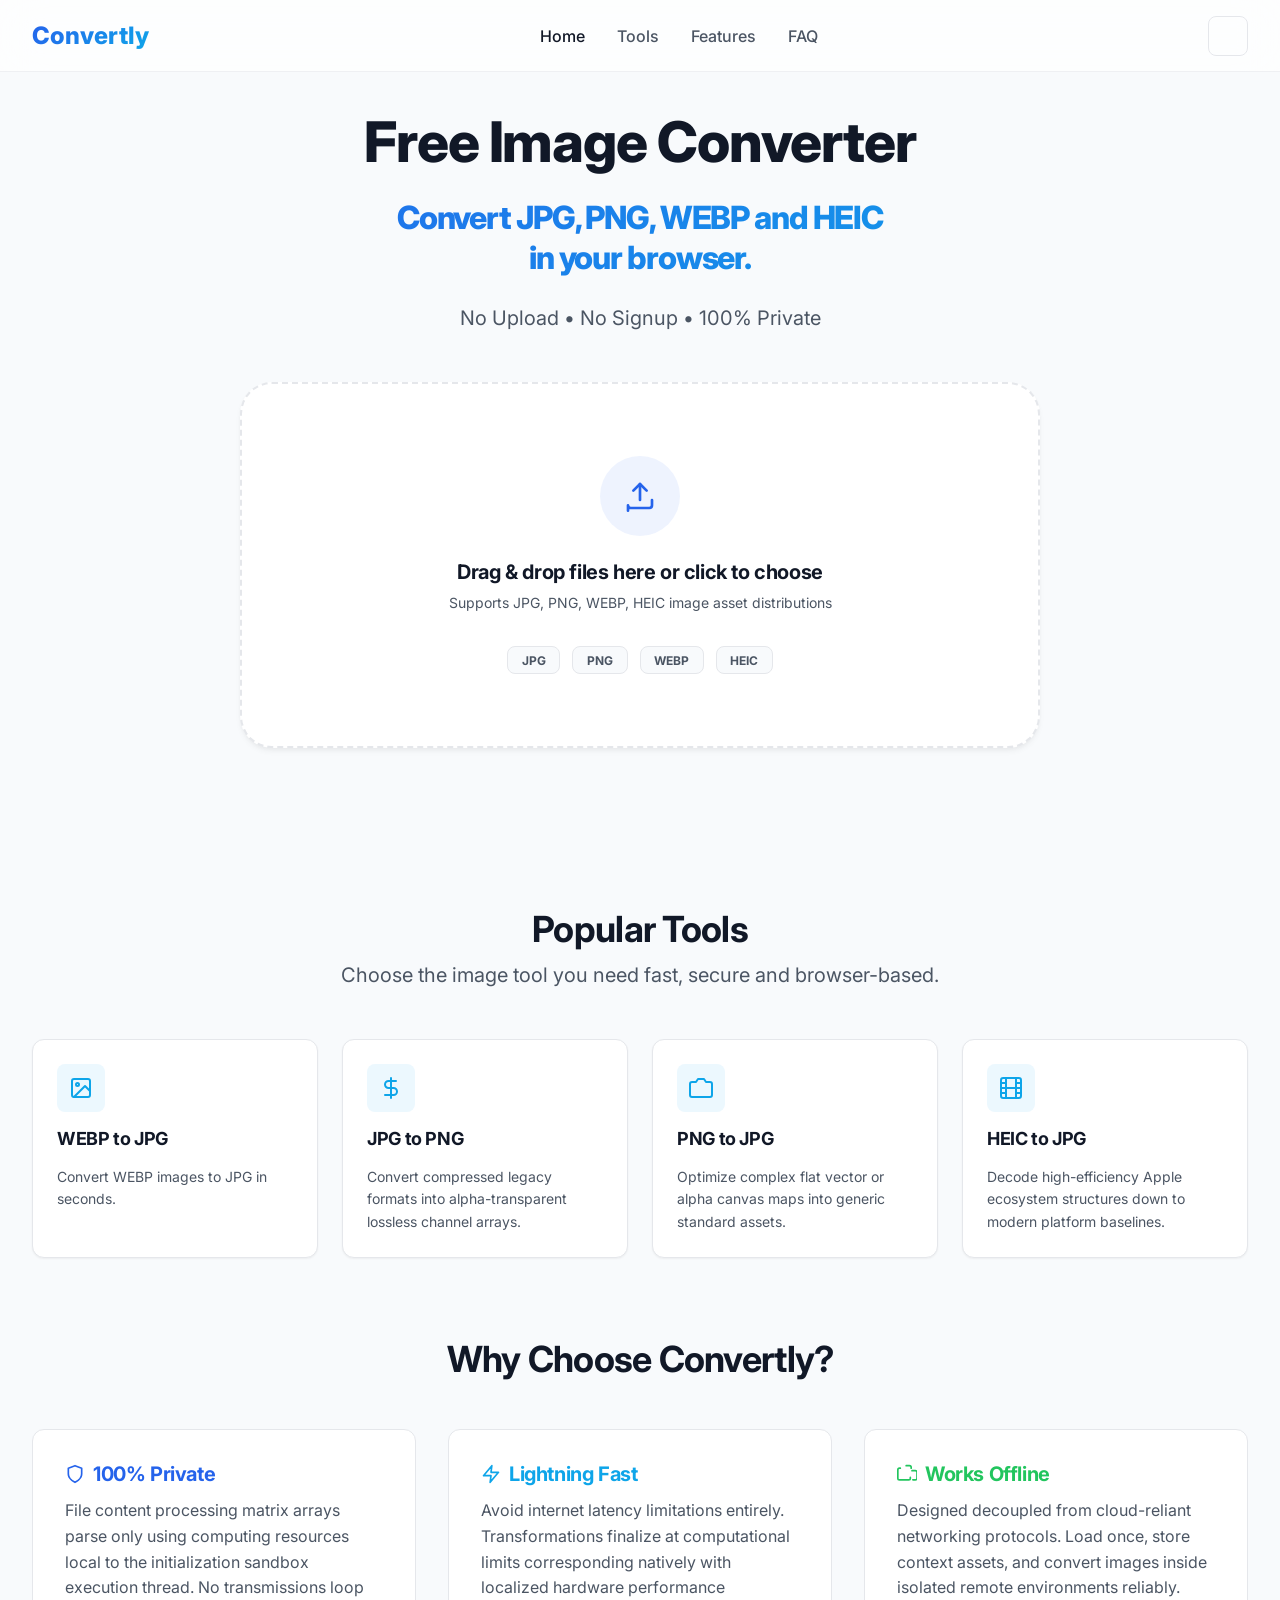
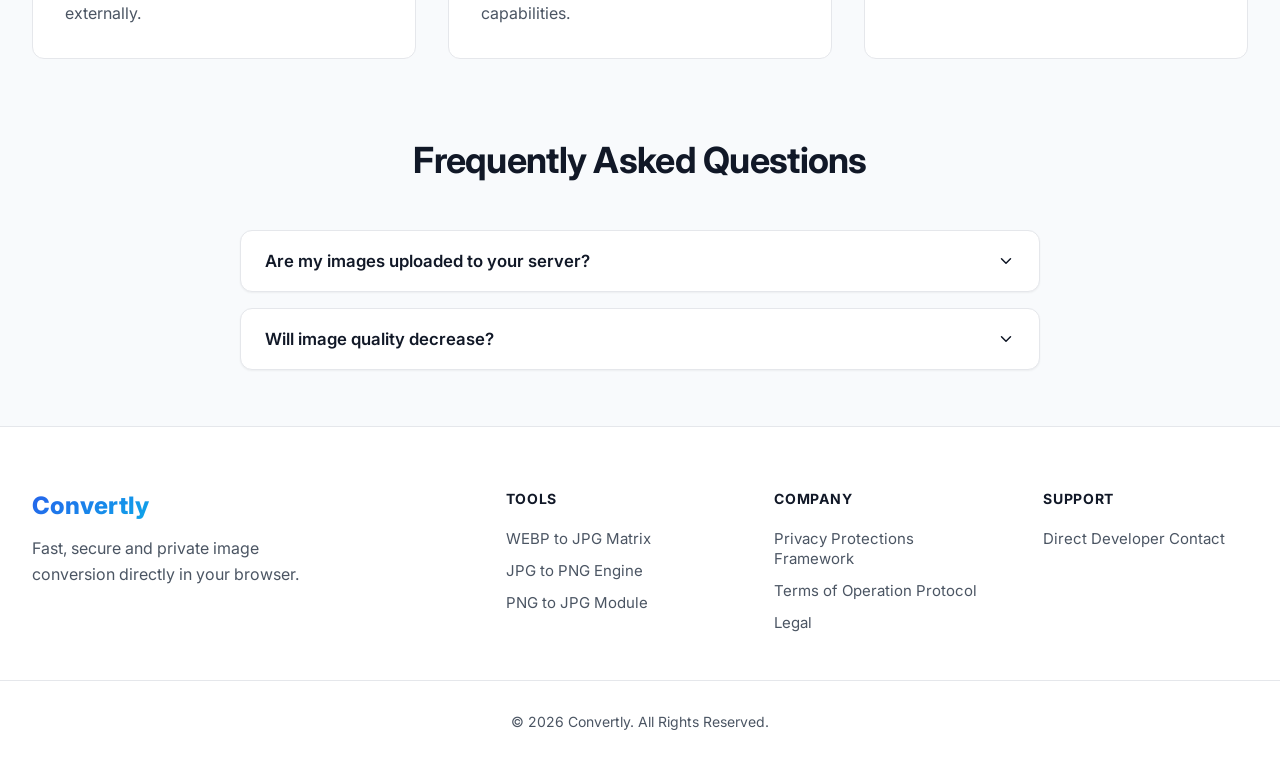
==== index.html @ 8ac5a439 "Initial release of Convertly" ====
<!DOCTYPE html>
<html lang="en" data-theme="light">

<head>
    <meta charset="UTF-8">
    <meta name="viewport" content="width=device-width, initial-scale=1.0">

    <title>Image Converter Online - JPG, PNG, WEBP, HEIC | Convertly</title>
    <meta name="description"
        content="Convert JPG, PNG, WEBP and HEIC images online for free. No upload. No signup. 100% secure browser-based conversion.">
    <link rel="canonical" href="https://convertly.com/">

    <meta property="og:type" content="website">
    <meta property="og:title" content="Convertly — Client-Side File Processing Matrix">
    <meta property="og:description" content="Zero upload file adjustments natively via browser storage logic safely.">
    <meta property="og:url" content="https://convertly.com/">
    <meta property="og:image" content="https://convertly.com/images/og-share.jpg">

    <link rel="stylesheet" href="css/style.css">
    <link rel="stylesheet" href="css/components.css">
    <link rel="stylesheet" href="css/responsive.css">
</head>

<body>

    <header class="navbar">
        <div class="container nav-container">
            <a href="index.html" class="logo" aria-label="Convertly Home">
                <span>Convertly</span>
            </a>
            <nav>
                <ul class="nav-links">
                    <li><a href="index.html" class="active">Home</a></li>
                    <li><a href="#tools">Tools</a></li>
                    <li><a href="#features">Features</a></li>
                    <li><a href="#faq">FAQ</a></li>
                </ul>
            </nav>
            <div class="nav-actions">
                <button id="themeToggle" class="theme-btn"
                    aria-label="Toggle structural interface system design dark preference">
                    <svg class="moon-icon" xmlns="http://www.w3.org/2000/svg" width="20" height="20" viewBox="0 0 24 24"
                        fill="none" stroke="currentColor" stroke-width="2" stroke-linecap="round"
                        stroke-linejoin="round">
                        <path d="21 12.79A9 9 0 1 1 11.21 3 7 7 0 0 0 21 12.79z"></path>
                    </svg>
                    <svg class="sun-icon" xmlns="http://www.w3.org/2000/svg" width="20" height="20" viewBox="0 0 24 24"
                        fill="none" stroke="currentColor" stroke-width="2" stroke-linecap="round"
                        stroke-linejoin="round">
                        <circle cx="12" cy="12" r="5"></circle>
                        <line x1="12" y1="1" x2="12" y2="3"></line>
                        <line x1="12" y1="21" x2="12" y2="23"></line>
                        <line x1="4.22" y1="4.22" x2="5.64" y2="5.64"></line>
                        <line x1="18.36" y1="18.36" x2="19.78" y2="19.78"></line>
                        <line x1="1" y1="12" x2="3" y2="12"></line>
                        <line x1="21" y1="12" x2="23" y2="12"></line>
                        <line x1="4.22" y1="19.78" x2="5.64" y2="18.36"></line>
                        <line x1="18.36" y1="5.64" x2="19.78" y2="4.22"></line>
                    </svg>
                </button>
            </div>
        </div>
    </header>

    <main class="container">
        <!-- <div class="adsense-placeholder">Advertisements Placement Zone Container</div> -->

        <section class="section-padding text-center">
            <h1 style="font-size: 3.5rem; font-weight: 800; line-height: 1.1; margin-bottom: 1.5rem;">
                Free Image Converter<br>
                <span
                    style="background: linear-gradient(135deg, var(--primary), var(--secondary)); -webkit-background-clip: text; -webkit-text-fill-color: transparent; font-size: 2rem; line-height: 40px; display: block; margin-top: 24px;">Convert
                    JPG, PNG, WEBP and HEIC <br> in your browser.</span>
            </h1>
            <p style="font-size: 1.25rem; max-width: 600px; margin: 0 auto 3rem auto;">
                No Upload • No Signup • 100% Private
            </p>

            <div class="upload-wrapper">
                <div id="coreDropzone" class="dropzone">
                    <input type="file" id="coreFileInput" class="file-input-hidden" multiple accept="image/*">
                    <div class="dropzone-icon-container">
                        <svg xmlns="http://www.w3.org/2000/svg" width="32" height="32" viewBox="0 0 24 24" fill="none"
                            stroke="currentColor" stroke-width="2" stroke-linecap="round" stroke-linejoin="round">
                            <path d="M21 15v4a2 2 0 0 1-2 2H5a2 2 0 0 1-2-2v4"></path>
                            <polyline points="17 8 12 3 7 8"></polyline>
                            <line x1="12" y1="3" x2="12" y2="15"></line>
                        </svg>
                    </div>
                    <h3 style="font-size: 1.25rem; margin-bottom: 0.5rem;">Drag & drop files here or click to choose
                    </h3>
                    <p style="font-size: 0.875rem;">Supports JPG, PNG, WEBP, HEIC image asset distributions</p>
                    <div class="format-tags">
                        <span class="tag">JPG</span>
                        <span class="tag">PNG</span>
                        <span class="tag">WEBP</span>
                        <span class="tag">HEIC</span>
                    </div>
                </div>

                <div id="conversionQueue" class="queue-container"></div>
            </div>
        </section>

        <section id="tools" class="section-padding">
            <h2 class="text-center" style="font-size: 2.25rem; margin-bottom: 0.5rem;">Popular Tools</h2>
            <p class="text-center" style="font-size: 20px;">Choose the image tool you need
                fast, secure and browser-based.</p>

            <div class="tools-grid">
                <a href="webp-to-jpg.html" class="tool-card">
                    <div class="tool-icon-wrapper">
                        <svg xmlns="http://www.w3.org/2000/svg" width="24" height="24" viewBox="0 0 24 24" fill="none"
                            stroke="currentColor" stroke-width="2" stroke-linecap="round" stroke-linejoin="round">
                            <rect x="3" y="3" width="18" height="18" rx="2" ry="2"></rect>
                            <circle cx="8.5" cy="8.5" r="1.5"></circle>
                            <polyline points="21 15 16 10 5 21"></polyline>
                        </svg>
                    </div>
                    <h3>WEBP to JPG</h3>
                    <p style="font-size: 0.875rem;">Convert WEBP images to JPG in seconds.</p>
                </a>
                <a href="jpg-to-png.html" class="tool-card">
                    <div class="tool-icon-wrapper">
                        <svg xmlns="http://www.w3.org/2000/svg" width="24" height="24" viewBox="0 0 24 24" fill="none"
                            stroke="currentColor" stroke-width="2" stroke-linecap="round" stroke-linejoin="round">
                            <path d="M12 2v20M17 5H9.5a3.5 3.5 0 0 0 0 7h5a3.5 3.5 0 0 1 0 7H6"></path>
                        </svg>
                    </div>
                    <h3>JPG to PNG</h3>
                    <p style="font-size: 0.875rem;">Convert compressed legacy formats into alpha-transparent lossless
                        channel arrays.</p>
                </a>
                <a href="png-to-jpg.html" class="tool-card">
                    <div class="tool-icon-wrapper">
                        <svg xmlns="http://www.w3.org/2000/svg" width="24" height="24" viewBox="0 0 24 24" fill="none"
                            stroke="currentColor" stroke-width="2" stroke-linecap="round" stroke-linejoin="round">
                            <path d="M23 19a2 2 0 0 1-2 2H3a2 2 0 0 1-2-2V8a2 2 0 0 1 2-2h4l2-3h6l2 3h4a2 2 0 0 1 2 2z">
                                </circle>
                        </svg>
                    </div>
                    <h3>PNG to JPG</h3>
                    <p style="font-size: 0.875rem;">Optimize complex flat vector or alpha canvas maps into generic
                        standard assets.</p>
                </a>
                <a href="heic-to-jpg.html" class="tool-card">
                    <div class="tool-icon-wrapper">
                        <svg xmlns="http://www.w3.org/2000/svg" width="24" height="24" viewBox="0 0 24 24" fill="none"
                            stroke="currentColor" stroke-width="2" stroke-linecap="round" stroke-linejoin="round">
                            <rect x="2" y="2" width="20" height="20" rx="2.18" ry="2.18"></rect>
                            <line x1="7" y1="2" x2="7" y2="22"></line>
                            <line x1="17" y1="2" x2="17" y2="22"></line>
                            <line x1="2" y1="12" x2="22" y2="12"></line>
                            <line x1="2" y1="7" x2="7" y2="7"></line>
                            <line x1="2" y1="17" x2="7" y2="17"></line>
                            <line x1="17" y1="17" x2="22" y2="17"></line>
                            <line x1="17" y1="7" x2="22" y2="7"></line>
                        </svg>
                    </div>
                    <h3>HEIC to JPG</h3>
                    <p style="font-size: 0.875rem;">Decode high-efficiency Apple ecosystem structures down to modern
                        platform baselines.</p>
                </a>
            </div>
        </section>

        <!-- <div class="adsense-placeholder">Advertisements Placement Zone Container</div> -->

        <section id="features" class="section-padding">
            <h2 class="text-center" style="font-size: 2.25rem; margin-bottom: 3rem;">Why Choose Convertly?</h2>
            <div style="display: grid; grid-template-columns: repeat(auto-fit, minmax(300px, 1fr)); gap: 2rem;">
                <div
                    style="background: var(--cards); padding: 2rem; border-radius: var(--radius-md); border: 1px solid var(--border);">
                    <h3
                        style="margin-bottom: 0.75rem; font-size: 1.25rem; display: flex; align-items: center; gap: 0.5rem; color: var(--primary);">
                        <svg xmlns="http://www.w3.org/2000/svg" width="20" height="20" viewBox="0 0 24 24" fill="none"
                            stroke="currentColor" stroke-width="2" stroke-linecap="round" stroke-linejoin="round">
                            <path d="M12 22s8-4 8-10V5l-8-3-8 3v7c0 6 8 10 8 10z"></path>
                        </svg>
                        100% Private
                    </h3>
                    <p>File content processing matrix arrays parse only using computing resources local to the
                        initialization sandbox execution thread. No transmissions loop externally.</p>
                </div>
                <div
                    style="background: var(--cards); padding: 2rem; border-radius: var(--radius-md); border: 1px solid var(--border);">
                    <h3
                        style="margin-bottom: 0.75rem; font-size: 1.25rem; display: flex; align-items: center; gap: 0.5rem; color: var(--secondary);">
                        <svg xmlns="http://www.w3.org/2000/svg" width="20" height="20" viewBox="0 0 24 24" fill="none"
                            stroke="currentColor" stroke-width="2" stroke-linecap="round" stroke-linejoin="round">
                            <polygon points="13 2 3 14 12 14 11 22 21 10 12 10 13 2"></polygon>
                        </svg>
                        Lightning Fast
                    </h3>
                    <p>Avoid internet latency limitations entirely. Transformations finalize at computational limits
                        corresponding natively with localized hardware performance capabilities.</p>
                </div>
                <div
                    style="background: var(--cards); padding: 2rem; border-radius: var(--radius-md); border: 1px solid var(--border);">
                    <h3
                        style="margin-bottom: 0.75rem; font-size: 1.25rem; display: flex; align-items: center; gap: 0.5rem; color: var(--success);">
                        <svg xmlns="http://www.w3.org/2000/svg" width="20" height="20" viewBox="0 0 24 24" fill="none"
                            stroke="currentColor" stroke-width="2" stroke-linecap="round" stroke-linejoin="round">
                            <path d="M16 16v1a2 2 0 0 1-2 2H3a2 2 0 0 1-2-2V7a2 2 0 0 1 2-2h1"></path>
                            <path d="M18 8h4a2 2 0 0 1 2 2v7a2 2 0 0 1-2 2h-3"></path>
                            <path d="M11 2h4a2 2 0 0 1 2 2v1"></path>
                        </svg>
                        Works Offline
                    </h3>
                    <p>Designed decoupled from cloud-reliant networking protocols. Load once, store context assets, and
                        convert images inside isolated remote environments reliably.</p>
                </div>
            </div>
        </section>

        <section id="faq" class="section-padding">
            <h2 class="text-center" style="font-size: 2.25rem; margin-bottom: 1rem;">Frequently Asked Questions</h2>
            <div class="faq-wrapper">
                <div class="faq-item">
                    <button class="faq-trigger" aria-expanded="false">
                        Are my images uploaded to your server?
                        <svg class="faq-icon" xmlns="http://www.w3.org/2000/svg" width="18" height="18"
                            viewBox="0 0 24 24" fill="none" stroke="currentColor" stroke-width="2"
                            stroke-linecap="round" stroke-linejoin="round">
                            <polyline points="6 9 12 15 18 9"></polyline>
                        </svg>
                    </button>
                    <div class="faq-content">
                        <p>No. Everything happens inside your browser.</p>
                    </div>
                </div>
                <div class="faq-item">
                    <button class="faq-trigger" aria-expanded="false">
                        Will image quality decrease?
                        <svg class="faq-icon" xmlns="http://www.w3.org/2000/svg" width="18" height="18"
                            viewBox="0 0 24 24" fill="none" stroke="currentColor" stroke-width="2"
                            stroke-linecap="round" stroke-linejoin="round">
                            <polyline points="6 9 12 15 18 9"></polyline>
                        </svg>
                    </button>
                    <div class="faq-content">
                        <p>No. Original resolution is preserved.</p>
                    </div>
                </div>
            </div>
        </section>
    </main>

    <footer class="footer">
        <div class="container footer-grid">
            <div class="footer-brand">
                <a href="index.html" class="logo"><span>Convertly</span></a>
                <p>Fast, secure and private image conversion directly in your browser.</p>
            </div>
            <div>
                <h4 class="footer-heading">Tools</h4>
                <ul class="footer-links">
                    <li><a href="webp-to-jpg.html">WEBP to JPG Matrix</a></li>
                    <li><a href="jpg-to-png.html">JPG to PNG Engine</a></li>
                    <li><a href="png-to-jpg.html">PNG to JPG Module</a></li>
                </ul>
            </div>
            <div>
                <h4 class="footer-heading">Company</h4>
                <ul class="footer-links">
                    <li><a href="privacy.html">Privacy Protections Framework</a></li>
                    <li><a href="privacy.html#terms">Terms of Operation Protocol</a></li>
                    <li><a href="#">Legal</a></li>
                </ul>
            </div>
            <div>
                <h4 class="footer-heading">Support</h4>
                <ul class="footer-links">
                    <li><a href="mailto:support@convertly.local">Direct Developer Contact</a></li>
                </ul>
            </div>
        </div>
        <div class="container footer-bottom text-center">
            <div> © 2026 Convertly. All Rights Reserved.
            </div>

        </div>
    </footer>

    <script src="js/main.js"></script>
    <script src="js/ui.js"></script>
    <script src="js/upload.js"></script>
    <script src="js/converter.js"></script>
    <script>
        // Mount primary system drag module bindings specifically contextually mapped for standard landing layouts
        document.addEventListener('DOMContentLoaded', () => {
            new FileUploader('coreDropzone', 'coreFileInput');
        });
    </script>
</body>

</html>
---- css/style.css ----
/* ==========================================================================
   CONVERTLY CORE DESIGN SYSTEM (Apple-Inspired / Minimal / Premium)
   ========================================================================== */

@import url('https://fonts.googleapis.com/css2?family=Inter:wght@400;500;600;700;800&display=swap');

:root {
    /* Color Palette - Light Mode */
    --primary: #2563EB;
    --primary-hover: #1D4ED8;
    --secondary: #0EA5E9;
    --success: #22C55E;
    --success-hover: #16A34A;
    --background: #F8FAFC;
    --text: #111827;
    --text-muted: #4B5563;
    --cards: #FFFFFF;
    --border: #E5E7EB;
    --focus-ring: rgba(37, 99, 235, 0.4);
    --glass-bg: rgba(255, 255, 255, 0.7);
    --glass-border: rgba(229, 231, 235, 0.6);

    /* Elevation Shadows */
    --shadow-sm: 0 1px 2px 0 rgba(0, 0, 0, 0.05);
    --shadow-md: 0 4px 6px -1px rgba(0, 0, 0, 0.05), 0 2px 4px -1px rgba(0, 0, 0, 0.03);
    --shadow-lg: 0 10px 15px -3px rgba(0, 0, 0, 0.05), 0 4px 6px -4px rgba(0, 0, 0, 0.05);
    --shadow-xl: 0 20px 25px -5px rgba(0, 0, 0, 0.05), 0 10px 10px -5px rgba(0, 0, 0, 0.04);

    /* Layout Tokens */
    --radius-sm: 8px;
    --radius-md: 12px;
    --radius-lg: 20px;
    --radius-xl: 32px;
    --transition-smooth: all 0.3s cubic-bezier(0.4, 0, 0.2, 1);
    --transition-fast: all 0.15s cubic-bezier(0.4, 0, 0.2, 1);
    --max-width: 1280px;
}

[data-theme="dark"] {
    /* Color Palette - Dark Mode */
    --primary: #3B82F6;
    --primary-hover: #60A5FA;
    --secondary: #38BDF8;
    --success: #4ADE80;
    --success-hover: #22C55E;
    --background: #0B0F19;
    --text: #F9FAFB;
    --text-muted: #9CA3AF;
    --cards: #1E293B;
    --border: #334155;
    --focus-ring: rgba(59, 130, 246, 0.5);
    --glass-bg: rgba(30, 41, 59, 0.7);
    --glass-border: rgba(51, 65, 85, 0.6);
    --shadow-sm: 0 1px 2px 0 rgba(0, 0, 0, 0.3);
    --shadow-md: 0 4px 6px -1px rgba(0, 0, 0, 0.3), 0 2px 4px -1px rgba(0, 0, 0, 0.2);
    --shadow-lg: 0 10px 15px -3px rgba(0, 0, 0, 0.4), 0 4px 6px -4px rgba(0, 0, 0, 0.2);
    --shadow-xl: 0 20px 25px -5px rgba(0, 0, 0, 0.5), 0 10px 10px -5px rgba(0, 0, 0, 0.3);
}

/* ==========================================================================
   RESET & FOUNDATIONS
   ========================================================================== */

*,
*::before,
*::after {
    box-sizing: border-box;
    margin: 0;
    padding: 0;
}

html {
    font-family: 'Inter', -apple-system, BlinkMacSystemFont, "Segoe UI", Roboto, sans-serif;
    font-size: 16px;
    scroll-behavior: smooth;
    -webkit-font-smoothing: antialiased;
    -moz-osx-font-smoothing: grayscale;
    background-color: var(--background);
    color: var(--text);
    transition: background-color 0.3s ease, color 0.3s ease;
}

body {
    min-height: 100vh;
    display: flex;
    flex-direction: column;
    overflow-x: hidden;
}

/* Typography Helpers */
h1,
h2,
h3,
h4,
h5,
h6 {
    font-weight: 700;
    line-height: 1.2;
    letter-spacing: -0.02em;
}

p {
    line-height: 1.6;
    color: var(--text-muted);
}

a {
    color: var(--primary);
    text-decoration: none;
    transition: var(--transition-fast);
}

a:hover {
    color: var(--primary-hover);
}

/* ==========================================================================
   GLOBAL LAYOUT UTILITIES
   ========================================================================== */

.container {
    width: 100%;
    max-width: var(--max-width);
    margin: 0 auto;
    padding: 0 2rem;
}

.section-padding {
    padding: 2.5rem 0;
}

.text-center {
    text-align: center;
}

/* Interactive/Focus States */
button,
input,
select,
textarea {
    font-family: inherit;
}

*:focus-visible {
    outline: 4px solid var(--focus-ring);
    outline-offset: 2px;
}

/* Navigation Bar */
.navbar {
    position: sticky;
    top: 0;
    z-index: 1000;
    background: var(--glass-bg);
    backdrop-filter: blur(20px);
    -webkit-backdrop-filter: blur(20px);
    border-bottom: 1px solid var(--glass-border);
    height: 72px;
    display: flex;
    align-items: center;
    transition: var(--transition-smooth);
}

.nav-container {
    display: flex;
    justify-content: space-between;
    align-items: center;
    width: 100%;
}

.logo {
    font-weight: 800;
    font-size: 1.5rem;
    display: flex;
    align-items: center;
    gap: 0.5rem;
    color: var(--text);
}

.logo span {
    background: linear-gradient(135deg, var(--primary), var(--secondary));
    -webkit-background-clip: text;
    -webkit-text-fill-color: transparent;
}

.nav-actions {
    display: flex;
    align-items: center;
    gap: 1.5rem;
}

.nav-links {
    display: flex;
    gap: 2rem;
    list-style: none;
}

.nav-links a {
    color: var(--text-muted);
    font-weight: 500;
}

.nav-links a:hover,
.nav-links a.active {
    color: var(--text);
}

/* Theme Toggle Button */
.theme-btn {
    background: none;
    border: 1px solid var(--border);
    width: 40px;
    height: 40px;
    border-radius: var(--radius-sm);
    cursor: pointer;
    display: flex;
    align-items: center;
    justify-content: center;
    color: var(--text);
    transition: var(--transition-fast);
}

.theme-btn:hover {
    background: var(--background);
    transform: scale(1.05);
}

.theme-btn .sun-icon {
    display: none;
}

[data-theme="dark"] .theme-btn .moon-icon {
    display: none;
}

[data-theme="dark"] .theme-btn .sun-icon {
    display: block;
}

/* Footers */
.footer {
    margin-top: auto;
    background: var(--cards);
    border-top: 1px solid var(--border);
    padding: 4rem 0 2rem 0;
}

.footer-grid {
    display: grid;
    grid-template-columns: 2fr repeat(3, 1fr);
    gap: 4rem;
    margin-bottom: 3rem;
}

.footer-brand p {
    margin-top: 1rem;
    max-width: 300px;
}

.footer-heading {
    font-size: 0.875rem;
    text-transform: uppercase;
    letter-spacing: 0.05em;
    margin-bottom: 1.25rem;
    color: var(--text);
}

.footer-links {
    list-style: none;
    display: flex;
    flex-direction: column;
    gap: 0.75rem;
}

.footer-links a {
    color: var(--text-muted);
    font-size: 0.9375rem;
}

.footer-links a:hover {
    color: var(--primary);
}

.footer-bottom {
    border-top: 1px solid var(--border);
    padding-top: 2rem;
    justify-content: space-between;
    align-items: center;
    font-size: 0.875rem;
    color: var(--text-muted);
}
---- css/components.css ----
/* ==========================================================================
   CONVERTLY COMPONENT LAYER (Modular & Performance Architecture)
   ========================================================================== */

/* Buttons */
.btn {
    display: inline-flex;
    align-items: center;
    justify-content: center;
    gap: 0.5rem;
    font-weight: 600;
    font-size: 0.9375rem;
    padding: 0.75rem 1.5rem;
    border-radius: var(--radius-md);
    border: 1px solid transparent;
    cursor: pointer;
    transition: var(--transition-fast);
}

.btn-primary {
    background: var(--primary);
    color: #FFFFFF;
}

.btn-primary:hover {
    background: var(--primary-hover);
    color: #FFFFFF;
}

.btn-secondary {
    background: var(--cards);
    border-color: var(--border);
    color: var(--text);
}

.btn-secondary:hover {
    background: var(--background);
}

/* Upload Interface Core Container */
.upload-wrapper {
    max-width: 800px;
    margin: 3rem auto;
}

.dropzone {
    background: var(--cards);
    border: 2px dashed var(--border);
    border-radius: var(--radius-xl);
    padding: 4.5rem 2rem;
    text-align: center;
    cursor: pointer;
    transition: var(--transition-smooth);
    position: relative;
    box-shadow: var(--shadow-md);
}

.dropzone:hover,
.dropzone.drag-over {
    border-color: var(--primary);
    background: rgba(37, 99, 235, 0.02);
    transform: translateY(-2px);
    box-shadow: var(--shadow-lg);
}

.dropzone-icon-container {
    width: 80px;
    height: 80px;
    background: rgba(37, 99, 235, 0.08);
    border-radius: 50%;
    display: flex;
    align-items: center;
    justify-content: center;
    margin: 0 auto 1.5rem auto;
    color: var(--primary);
    transition: var(--transition-smooth);
}

.dropzone:hover .dropzone-icon-container {
    transform: scale(1.1);
}

.file-input-hidden {
    position: absolute;
    top: 0;
    left: 0;
    width: 100%;
    height: 100%;
    opacity: 0;
    cursor: pointer;
}

.format-tags {
    display: flex;
    justify-content: center;
    gap: 0.75rem;
    margin-top: 2rem;
}

.tag {
    background: var(--background);
    border: 1px solid var(--border);
    padding: 0.35rem 0.85rem;
    font-size: 0.75rem;
    font-weight: 700;
    border-radius: var(--radius-sm);
    color: var(--text-muted);
}

/* Dynamic Batch Queue List */
.queue-container {
    margin-top: 2rem;
    display: flex;
    flex-direction: column;
    gap: 1rem;
}

.queue-item {
    background: var(--cards);
    border: 1px solid var(--border);
    border-radius: var(--radius-md);
    padding: 1.25rem;
    display: flex;
    align-items: center;
    justify-content: space-between;
    box-shadow: var(--shadow-sm);
    animation: slideUp 0.30s ease;
}

.queue-file-info {
    display: flex;
    align-items: center;
    gap: 1rem;
    flex: 1;
}

.queue-meta {
    max-width: 60%;
}

.file-name {
    font-weight: 600;
    font-size: 0.9375rem;
    white-space: nowrap;
    overflow: hidden;
    text-overflow: ellipsis;
}

.file-size {
    font-size: 0.8125rem;
    color: var(--text-muted);
    margin-top: 0.15rem;
}

.queue-controls {
    display: flex;
    align-items: center;
    gap: 1.5rem;
}

.progress-bar-wrapper {
    width: 120px;
    height: 6px;
    background: var(--border);
    border-radius: 3px;
    overflow: hidden;
}

.progress-bar-fill {
    height: 100%;
    width: 0%;
    background: var(--primary);
    transition: width 0.1s linear;
}

/* Grid Tool Cards */
.tools-grid {
    display: grid;
    grid-template-columns: repeat(auto-fill, minmax(240px, 1fr));
    gap: 1.5rem;
    margin-top: 3rem;
}

.tool-card {
    background: var(--cards);
    border: 1px solid var(--border);
    border-radius: var(--radius-md);
    padding: 1.5rem;
    box-shadow: var(--shadow-sm);
    transition: var(--transition-smooth);
    display: flex;
    flex-direction: column;
    gap: 1rem;
}

.tool-card:hover {
    transform: translateY(-4px);
    box-shadow: var(--shadow-xl);
    border-color: var(--primary);
}

.tool-icon-wrapper {
    width: 48px;
    height: 48px;
    background: rgba(14, 165, 233, 0.08);
    color: var(--secondary);
    border-radius: var(--radius-sm);
    display: flex;
    align-items: center;
    justify-content: center;
}

.tool-card h3 {
    font-size: 1.125rem;
    color: var(--text);
}

/* FAQ Component Accordion */
.faq-wrapper {
    max-width: 800px;
    margin: 3rem auto 0 auto;
}

.faq-item {
    background: var(--cards);
    border: 1px solid var(--border);
    border-radius: var(--radius-md);
    margin-bottom: 1rem;
    overflow: hidden;
    box-shadow: var(--shadow-sm);
}

.faq-trigger {
    width: 100%;
    padding: 1.25rem 1.5rem;
    background: none;
    border: none;
    text-align: left;
    font-weight: 600;
    font-size: 1.05rem;
    color: var(--text);
    cursor: pointer;
    display: flex;
    justify-content: space-between;
    align-items: center;
}

.faq-icon {
    transition: transform 0.2s ease;
}

.faq-item.active .faq-icon {
    transform: rotate(180deg);
}

.faq-content {
    max-height: 0;
    overflow: hidden;
    transition: max-height 0.25s cubic-bezier(0, 0, 0.2, 1);
}

.faq-content p {
    padding: 0 1.5rem 1.5rem 1.5rem;
    font-size: 0.9375rem;
}

/* Native Layout Ad Placeholders */
.adsense-placeholder {
    background: var(--border);
    opacity: 0.6;
    border-radius: var(--radius-md);
    margin: 2.5rem auto;
    display: flex;
    align-items: center;
    justify-content: center;
    font-size: 0.75rem;
    font-weight: 600;
    color: var(--text-muted);
    text-transform: uppercase;
    letter-spacing: 0.1em;
    min-height: 90px;
    max-width: 728px;
    border: 1px dashed var(--text-muted);
}

/* Global Animations Definitions */
@keyframes slideUp {
    from {
        opacity: 0;
        transform: translateY(12px);
    }

    to {
        opacity: 1;
        transform: translateY(0);
    }
}

/* Configuration Subpanels for Image Operations */
.conversion-config-panel {
    background: var(--cards);
    border: 1px solid var(--border);
    border-radius: var(--radius-md);
    padding: 1.5rem;
    margin-top: 1.5rem;
    display: flex;
    flex-direction: column;
    gap: 1.25rem;
}

.config-group {
    display: flex;
    flex-direction: column;
    gap: 0.5rem;
}

.config-group label {
    font-size: 0.875rem;
    font-weight: 600;
}

.config-group input[type="range"] {
    width: 100%;
    accent-color: var(--primary);
}

.config-group select,
.config-group input[type="number"] {
    padding: 0.625rem;
    border-radius: var(--radius-sm);
    border: 1px solid var(--border);
    background: var(--background);
    color: var(--text);
}
---- css/responsive.css ----
/* ==========================================================================
   CONVERTLY RESPONSIVE FLUID ENGINE
   ========================================================================== */

@media (max-width: 1024px) {
    :root {
        --max-width: 960px;
    }

    .footer-grid {
        grid-template-columns: 1.5fr repeat(3, 1fr);
        gap: 2rem;
    }
}

@media (max-width: 768px) {
    .nav-links {
        display: none;
        /* Can map to a native clean bottom bar or pure collapse in complex expansions */
    }

    .section-padding {
        padding: 3.5rem 0;
    }

    .footer-grid {
        grid-template-columns: 1fr;
        gap: 2.5rem;
    }

    h1 {
        font-size: 2.5rem !important;
    }

    .dropzone {
        padding: 3rem 1rem;
    }

    .queue-item {
        flex-direction: column;
        align-items: flex-start;
        gap: 1rem;
    }

    .queue-controls {
        width: 100%;
        justify-content: space-between;
    }

    .progress-bar-wrapper {
        width: 100%;
        flex: 1;
    }
}

@media (max-width: 480px) {
    h1 {
        font-size: 2rem !important;
    }

    .container {
        padding: 0 1rem;
    }

    .nav-actions {
        gap: 0.75rem;
    }

    .format-tags {
        flex-wrap: wrap;
    }
}
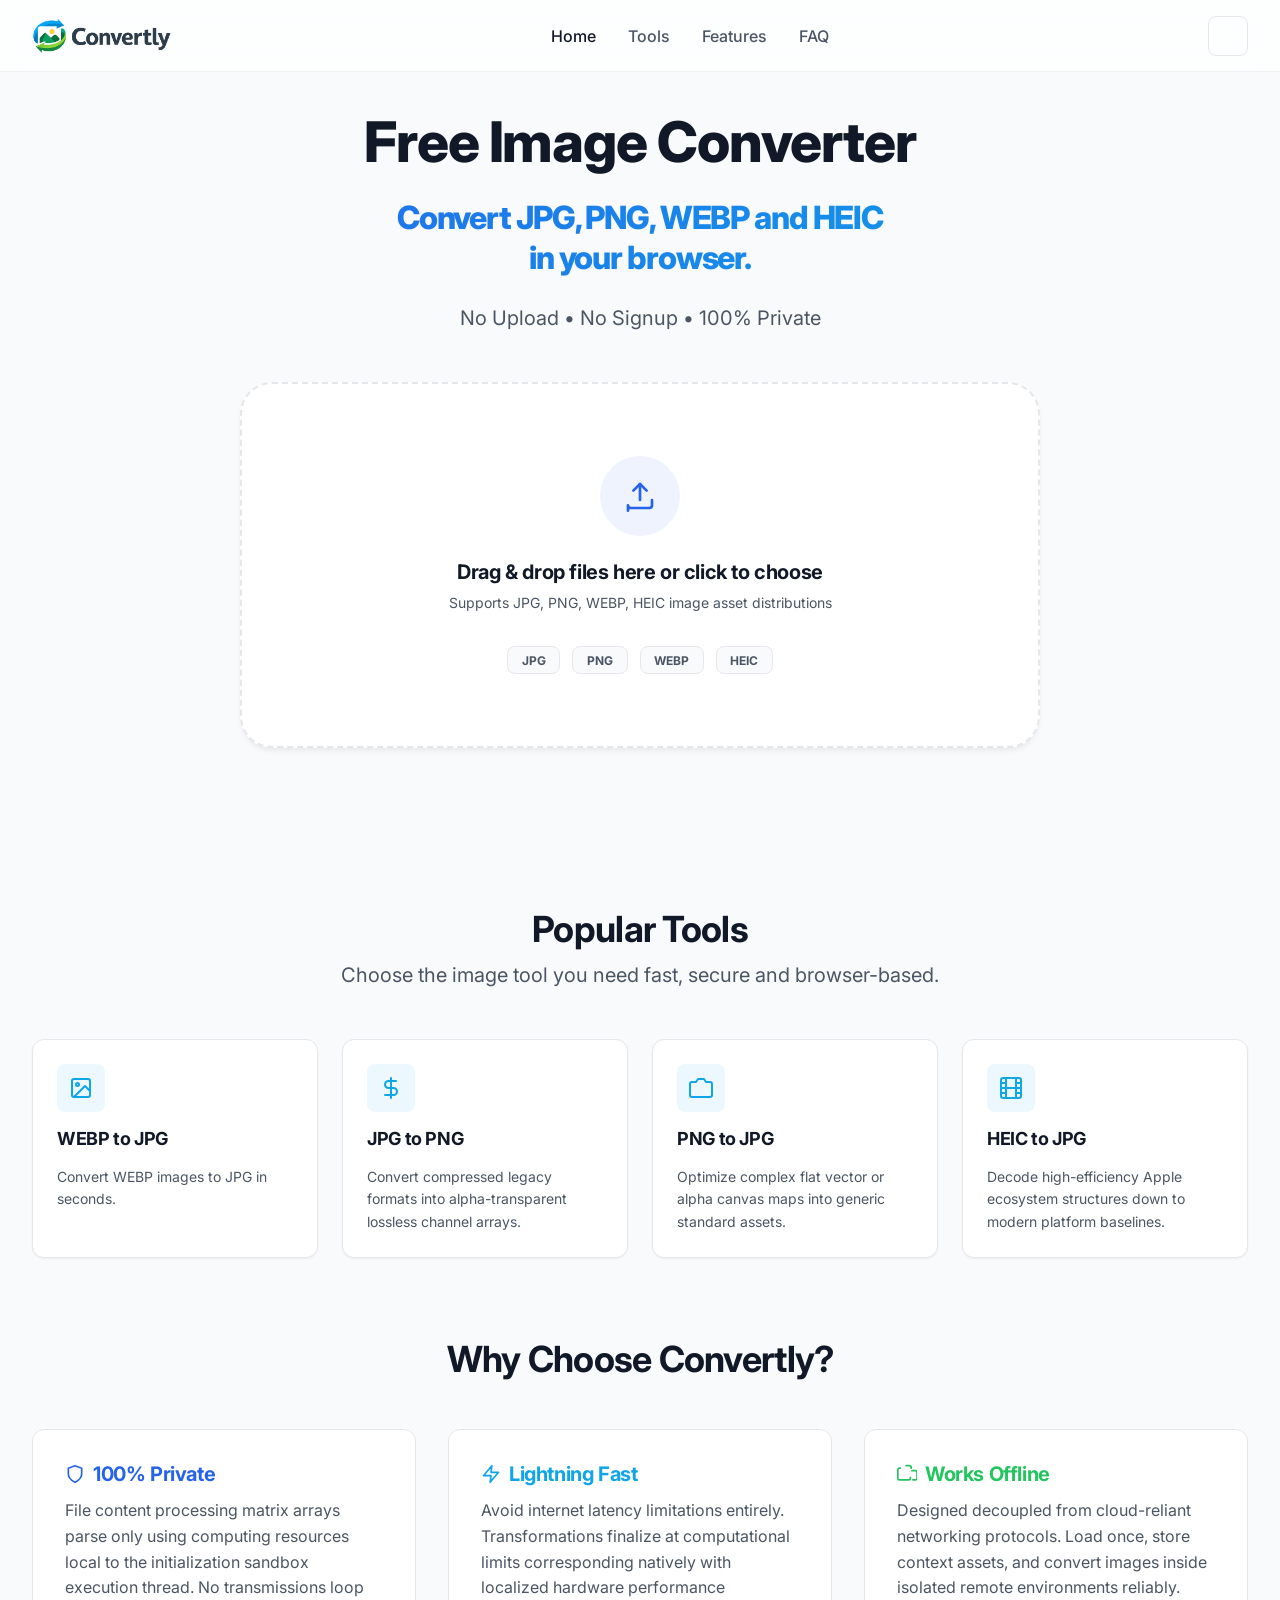
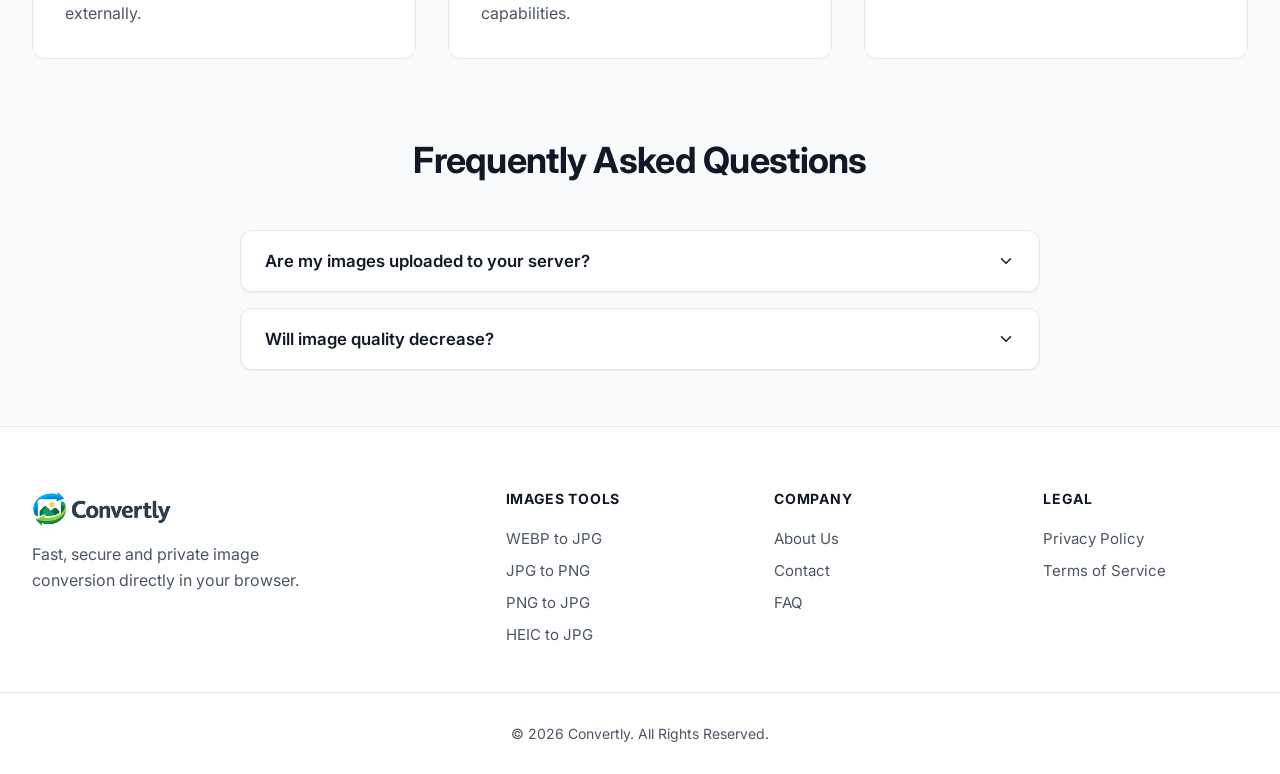
==== commit 7f06c0ed: "Update footer, logo, favicon and site pages" ====
--- a/index.html
+++ b/index.html
@@ -4,21 +4,46 @@
 <head>
     <meta charset="UTF-8">
     <meta name="viewport" content="width=device-width, initial-scale=1.0">
-
+    <meta name="yandex-verification" content="15ced5a156569d06" />
+    <meta name="google-site-verification" content="BOei0FNuzoZsD0BzocIT9lj9MEDKr99O0qplL59HEo4" />
     <title>Image Converter Online - JPG, PNG, WEBP, HEIC | Convertly</title>
     <meta name="description"
         content="Convert JPG, PNG, WEBP and HEIC images online for free. No upload. No signup. 100% secure browser-based conversion.">
-    <link rel="canonical" href="https://convertly.com/">
+    <link rel="canonical" href="https://convertlyfree.vercel.app/">
 
     <meta property="og:type" content="website">
     <meta property="og:title" content="Convertly — Client-Side File Processing Matrix">
     <meta property="og:description" content="Zero upload file adjustments natively via browser storage logic safely.">
     <meta property="og:url" content="https://convertly.com/">
     <meta property="og:image" content="https://convertly.com/images/og-share.jpg">
-
+    <link href="img/favicon.png" rel="icon">
     <link rel="stylesheet" href="css/style.css">
     <link rel="stylesheet" href="css/components.css">
     <link rel="stylesheet" href="css/responsive.css">
+    <script type="application/ld+json">
+{
+  "@context": "https://schema.org",
+  "@type": "Organization",
+  "@id": "https://convertlyfree.vercel.app/#organization",
+  "name": "Convertly",
+  "url": "https://convertlyfree.vercel.app/",
+  "logo": "https://convertlyfree.vercel.app/images/logo.png",
+  "sameAs": [
+    "https://github.com/VKWEB09/convertly"
+  ]
+}
+</script>
+
+    <!-- Google tag (gtag.js) -->
+    <script async src="https://www.googletagmanager.com/gtag/js?id=G-650KW0J3BQ"></script>
+    <script>
+        window.dataLayer = window.dataLayer || [];
+        function gtag() { dataLayer.push(arguments); }
+        gtag('js', new Date());
+
+        gtag('config', 'G-650KW0J3BQ');
+    </script>
+
 </head>
 
 <body>
@@ -26,7 +51,7 @@
     <header class="navbar">
         <div class="container nav-container">
             <a href="index.html" class="logo" aria-label="Convertly Home">
-                <span>Convertly</span>
+                <img src="img/logo.png" alt="logo" class="logo">
             </a>
             <nav>
                 <ul class="nav-links">
@@ -249,29 +274,31 @@
     <footer class="footer">
         <div class="container footer-grid">
             <div class="footer-brand">
-                <a href="index.html" class="logo"><span>Convertly</span></a>
+                <a href="index.html" class="logo"><img src="img/logo.png" alt="logo" class="logo"></a>
                 <p>Fast, secure and private image conversion directly in your browser.</p>
             </div>
             <div>
-                <h4 class="footer-heading">Tools</h4>
+                <h4 class="footer-heading">Images Tools</h4>
                 <ul class="footer-links">
-                    <li><a href="webp-to-jpg.html">WEBP to JPG Matrix</a></li>
-                    <li><a href="jpg-to-png.html">JPG to PNG Engine</a></li>
-                    <li><a href="png-to-jpg.html">PNG to JPG Module</a></li>
+                    <li><a href="webp-to-jpg.html">WEBP to JPG</a></li>
+                    <li><a href="jpg-to-png.html">JPG to PNG</a></li>
+                    <li><a href="png-to-jpg.html">PNG to JPG</a></li>
+                    <li><a href="heic-to-jpg.html">HEIC to JPG</a></li>
                 </ul>
             </div>
             <div>
                 <h4 class="footer-heading">Company</h4>
                 <ul class="footer-links">
-                    <li><a href="privacy.html">Privacy Protections Framework</a></li>
-                    <li><a href="privacy.html#terms">Terms of Operation Protocol</a></li>
-                    <li><a href="#">Legal</a></li>
+                    <li><a href="about.html">About Us</a></li>
+                    <li><a href="contact.html">Contact</a></li>
+                    <li><a href="faq.html">FAQ</a></li>
                 </ul>
             </div>
             <div>
-                <h4 class="footer-heading">Support</h4>
+                <h4 class="footer-heading">Legal</h4>
                 <ul class="footer-links">
-                    <li><a href="mailto:support@convertly.local">Direct Developer Contact</a></li>
+                    <li><a href="privacy.html">Privacy Policy</a></li>
+                    <li><a href="terms.html"> Terms of Service</a></li>
                 </ul>
             </div>
         </div>
--- a/css/style.css
+++ b/css/style.css
@@ -146,6 +146,10 @@
     outline-offset: 2px;
 }
 
+.logo {
+    height:35px;
+}
+
 /* Navigation Bar */
 .navbar {
     position: sticky;
